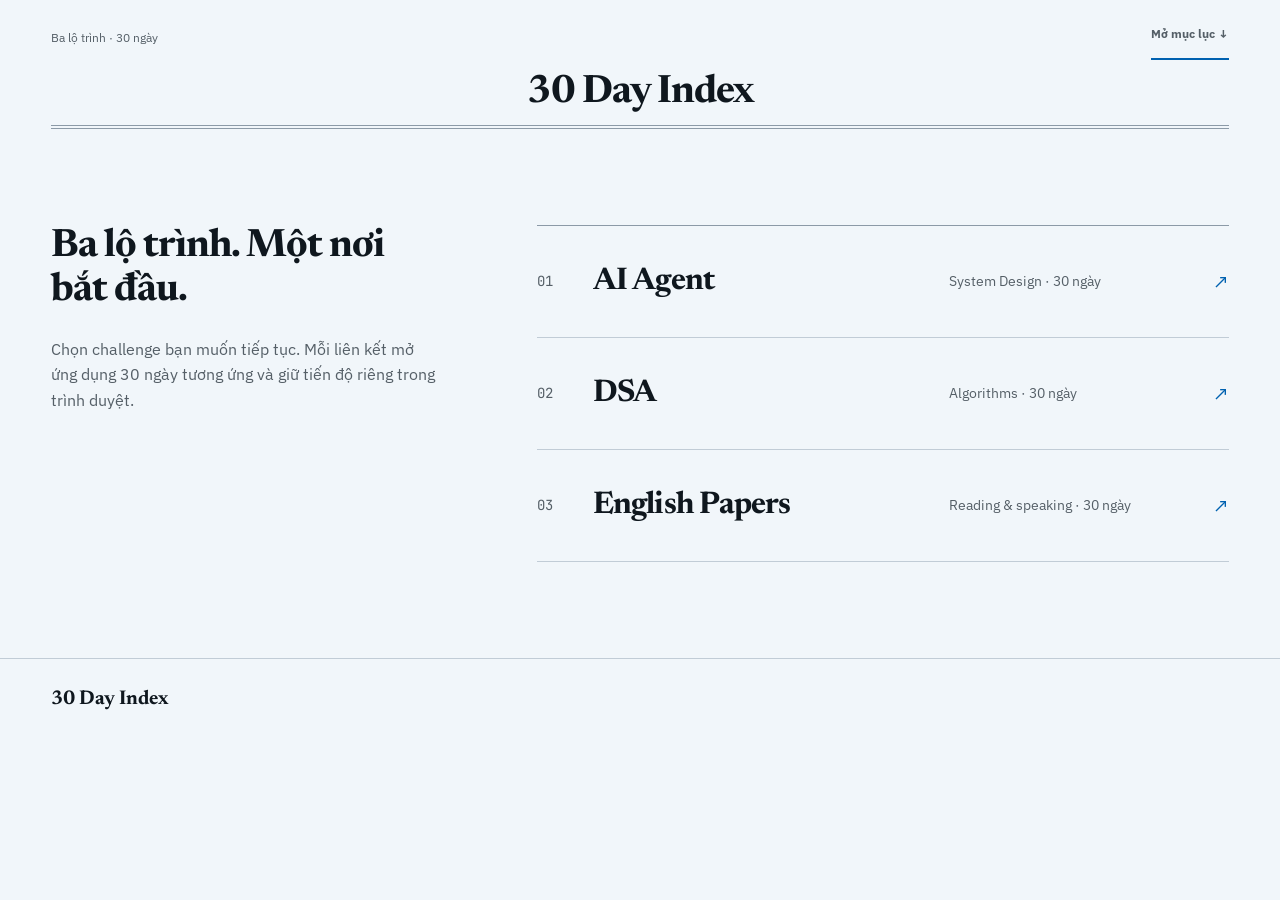
==== index.html @ fdcaf5e7 "update" ====
<!doctype html>
<html lang="vi">
<head>
  <meta charset="utf-8">
  <meta name="viewport" content="width=device-width, initial-scale=1, viewport-fit=cover">
  <meta name="description" content="Trang chọn ba lộ trình học 30 ngày.">
  <title>30 Day Challenge Index</title>
  <link rel="preconnect" href="https://fonts.googleapis.com">
  <link rel="preconnect" href="https://fonts.gstatic.com" crossorigin>
  <link href="https://fonts.googleapis.com/css2?family=IBM+Plex+Sans:wght@400;700&amp;family=JetBrains+Mono:wght@500&amp;family=Newsreader:opsz,wght@6..72,700&amp;display=swap" rel="stylesheet">
  <link rel="stylesheet" href="./tokens.css">
  <style>
    /* Hallmark · genre: editorial · macrostructure: Index-First · theme: Almanac · enrichment: none · nav: N6 · footer: Ft1 · contrast: pass (40–41) · slop: pass (42–45) · honest: pass (46) · chrome: pass (47) · tokens: pass (48) · mobile: pass (34, 49, 50–57) */
    /* Hallmark · pre-emit critique: P5 H5 E5 S5 R5 V5 */
    *, *::before, *::after { box-sizing: border-box; }
    html, body { overflow-x: clip; }
    html { color-scheme: light; }
    body {
      min-height: 100dvh;
      margin: 0;
      background: var(--color-paper);
      color: var(--color-ink);
      font-family: var(--font-body);
      font-size: var(--text-base);
      line-height: 1.6;
    }
    a { color: inherit; }
    .skip-link {
      position: fixed;
      inset-block-start: var(--space-sm);
      inset-inline-start: var(--space-sm);
      z-index: var(--z-skip);
      padding: var(--space-sm) var(--space-md);
      background: var(--color-ink);
      color: var(--color-paper);
      opacity: 0;
      transform: translateY(-150%);
      transition: opacity var(--dur-micro) var(--ease-out), transform var(--dur-micro) var(--ease-out);
    }
    .skip-link:focus { opacity: 1; transform: none; }
    .shell {
      width: min(100%, var(--layout-max));
      margin-inline: auto;
      padding-inline: var(--page-gutter);
    }
    .nav-mast {
      display: grid;
      gap: var(--space-sm);
      padding-block-start: var(--space-md);
      text-align: center;
    }
    .mast-line {
      display: flex;
      min-width: 0;
      align-items: center;
      justify-content: space-between;
      gap: var(--space-sm);
      color: var(--color-neutral);
      font-size: var(--text-xs);
    }
    .mast-line span { white-space: nowrap; }
    .mast-name {
      font-family: var(--font-display);
      font-size: var(--text-2xl);
      font-weight: 700;
      letter-spacing: var(--tracking-tight);
      line-height: 1.05;
      text-decoration: none;
      white-space: nowrap;
    }
    .mast-action {
      min-height: var(--target-size);
      padding: var(--space-sm) 0;
      border-block-end: var(--rule-medium) solid var(--color-accent);
      font-weight: 700;
      line-height: 1;
      text-decoration: none;
      white-space: nowrap;
    }
    .mast-rule {
      height: var(--rule-double-height);
      margin: 0;
      border: 0;
      border-block: var(--rule-thin) solid var(--color-rule-strong);
    }
    .mast-name:focus-visible,
    .mast-action:focus-visible,
    .challenge-link:focus-visible {
      outline: var(--rule-focus) solid var(--color-focus);
      outline-offset: var(--space-2xs);
    }
    .mast-name:active,
    .mast-action:active { transform: translateY(var(--rule-thin)); }
    .mast-name[aria-disabled="true"],
    .mast-action[aria-disabled="true"],
    .challenge-link[aria-disabled="true"] {
      color: var(--color-neutral);
      cursor: not-allowed;
      pointer-events: none;
    }
    main {
      display: grid;
      gap: var(--space-2xl);
      padding-block: var(--space-2xl) var(--space-3xl);
    }
    .introduction { min-width: 0; }
    h1 {
      max-width: var(--measure-heading);
      margin: 0;
      font-family: var(--font-display);
      font-size: var(--text-xl);
      font-style: normal;
      font-weight: 700;
      letter-spacing: var(--tracking-tight);
      line-height: 1.12;
      overflow-wrap: anywhere;
    }
    .introduction p {
      max-width: var(--measure-copy);
      margin: var(--space-lg) 0 0;
      color: var(--color-neutral);
    }
    .index-list {
      margin: 0;
      padding: 0;
      border-block-start: var(--rule-thin) solid var(--color-rule-strong);
      list-style: none;
    }
    .challenge-link {
      display: grid;
      min-width: 0;
      min-height: var(--row-height);
      grid-template-columns: var(--index-width) minmax(0, 1fr) auto;
      align-items: center;
      gap: var(--space-md);
      border-block-end: var(--rule-thin) solid var(--color-rule);
      text-decoration: none;
      transition: color var(--dur-short) var(--ease-out), transform var(--dur-micro) var(--ease-out);
    }
    .challenge-number {
      color: var(--color-neutral);
      font-family: var(--font-mono);
      font-size: var(--text-sm);
      font-variant-numeric: tabular-nums;
    }
    .challenge-title {
      min-width: 0;
      overflow: hidden;
      font-family: var(--font-display);
      font-size: var(--text-lg);
      font-weight: 700;
      letter-spacing: var(--tracking-tight);
      line-height: 1.15;
      text-overflow: ellipsis;
      white-space: nowrap;
    }
    .challenge-meta {
      display: none;
      color: var(--color-neutral);
      font-size: var(--text-sm);
      white-space: nowrap;
    }
    .challenge-arrow {
      color: var(--color-accent);
      font-size: var(--text-md);
      line-height: 1;
    }
    .challenge-link:visited { color: var(--color-ink); }
    .challenge-link:active { transform: translateX(var(--space-2xs)); }
    .foot-mast {
      display: grid;
      min-height: var(--footer-height);
      align-content: center;
      gap: var(--space-xs);
      border-block-start: var(--rule-thin) solid var(--color-rule);
      color: var(--color-neutral);
    }
    .foot-mast p { margin: 0; }
    .foot-wordmark {
      color: var(--color-ink);
      font-family: var(--font-display);
      font-size: var(--text-md);
      font-weight: 700;
      line-height: 1;
    }
    .foot-note { font-size: var(--text-sm); }
    @media (hover: hover) and (pointer: fine) {
      .mast-name:hover,
      .mast-action:hover { color: var(--color-accent); }
      .challenge-link:hover { color: var(--color-accent); transform: translateX(var(--space-xs)); }
    }
    @media (min-width: 40rem) {
      main {
        grid-template-columns: minmax(14rem, 0.72fr) minmax(0, 1.28fr);
        gap: var(--space-3xl);
        padding-block-start: var(--space-3xl);
      }
      .challenge-link {
        grid-template-columns: var(--index-width) minmax(0, 1fr) minmax(9rem, 0.72fr) auto;
        gap: var(--space-lg);
      }
      .challenge-meta { display: block; }
      .foot-mast {
        grid-template-columns: minmax(0, 1fr) auto;
        align-items: center;
      }
    }
    @media (min-width: 60rem) {
      main { align-items: start; }
      .introduction { position: sticky; inset-block-start: var(--space-xl); }
      h1 { font-size: var(--text-2xl); }
      .challenge-title { font-size: var(--text-xl); }
    }
    @media (pointer: coarse) {
      .mast-name, .mast-action, .challenge-link { min-height: var(--target-size); }
    }
    @media (prefers-reduced-motion: reduce) {
      *, *::before, *::after {
        animation-duration: var(--dur-reduced) !important;
        animation-iteration-count: 1 !important;
        scroll-behavior: auto !important;
        transition-duration: var(--dur-reduced) !important;
      }
    }
  </style>
</head>
<body>
  <a class="skip-link" href="#challenges">Đi tới danh sách challenge</a>
  <header class="shell nav-mast">
    <div class="mast-line">
      <span>Ba lộ trình · 30 ngày</span>
      <a class="mast-action" href="#challenges">Mở mục lục ↓</a>
    </div>
    <a class="mast-name" href="./" aria-label="Trang chủ 30 Day Challenge">30 Day Index</a>
    <hr class="mast-rule" aria-hidden="true">
  </header>

  <main class="shell">
    <section class="introduction" aria-labelledby="page-title">
      <h1 id="page-title">Ba lộ trình. Một nơi bắt đầu.</h1>
      <p>Chọn challenge bạn muốn tiếp tục. Mỗi liên kết mở ứng dụng 30 ngày tương ứng và giữ tiến độ riêng trong trình duyệt.</p>
    </section>

    <nav id="challenges" aria-label="Ba challenge 30 ngày">
      <ol class="index-list">
        <li>
          <a class="challenge-link" href="./challenge-ai-agent-system-design/index.html" aria-label="Mở challenge AI Agent System Design Foundations">
            <span class="challenge-number">01</span>
            <span class="challenge-title">AI Agent</span>
            <span class="challenge-meta">System Design · 30 ngày</span>
            <span class="challenge-arrow" aria-hidden="true">↗</span>
          </a>
        </li>
        <li>
          <a class="challenge-link" href="./challenge-data-structures-algorithms/index.html" aria-label="Mở challenge Data Structures and Algorithms">
            <span class="challenge-number">02</span>
            <span class="challenge-title">DSA</span>
            <span class="challenge-meta">Algorithms · 30 ngày</span>
            <span class="challenge-arrow" aria-hidden="true">↗</span>
          </a>
        </li>
        <li>
          <a class="challenge-link" href="./challenge-english-technical-papers/index.html" aria-label="Mở challenge English for Technical Papers">
            <span class="challenge-number">03</span>
            <span class="challenge-title">English Papers</span>
            <span class="challenge-meta">Reading &amp; speaking · 30 ngày</span>
            <span class="challenge-arrow" aria-hidden="true">↗</span>
          </a>
        </li>
      </ol>
    </nav>
  </main>

  <footer class="shell foot-mast">
    <p class="foot-wordmark">30 Day Index</p>
  </footer>
</body>
</html>
---- tokens.css ----
/* Hallmark · genre: editorial · macrostructure: Index-First · theme: Almanac · anchor hue: 245 · contrast: pass (40–41) · nav: N6 · footer: Ft1 · slop: pass (42–45) · honest: pass (46) · chrome: pass (47) · tokens: pass (48) · mobile: pass (34, 49, 50–57) */
/* Hallmark · pre-emit critique: P5 H5 E5 S5 R5 V5 */
:root {
  --color-paper: oklch(97% 0.008 245);
  --color-ink: oklch(20% 0.018 245);
  --color-neutral: oklch(48% 0.018 245);
  --color-rule: oklch(84% 0.018 245);
  --color-rule-strong: oklch(68% 0.025 245);
  --color-accent: oklch(48% 0.16 245);
  --color-focus: oklch(54% 0.18 245);

  --font-display: "Newsreader", ui-serif, serif;
  --font-body: "IBM Plex Sans", ui-sans-serif, sans-serif;
  --font-mono: "JetBrains Mono", ui-monospace, monospace;

  --space-2xs: 0.25rem;
  --space-xs: 0.5rem;
  --space-sm: 0.75rem;
  --space-md: 1rem;
  --space-lg: 1.5rem;
  --space-xl: 2.5rem;
  --space-2xl: 4rem;
  --space-3xl: 6rem;

  --text-xs: 0.75rem;
  --text-sm: 0.875rem;
  --text-base: 1rem;
  --text-md: 1.25rem;
  --text-lg: 1.5625rem;
  --text-xl: 1.9531rem;
  --text-2xl: 2.4414rem;

  --ease-out: cubic-bezier(0.16, 1, 0.3, 1);
  --dur-micro: 120ms;
  --dur-short: 180ms;
  --dur-reduced: 1ms;

  --rule-thin: 1px;
  --rule-medium: 2px;
  --rule-focus: 3px;

  --layout-max: 84rem;
  --page-gutter: clamp(1rem, 4vw, 4rem);
  --measure-heading: 18ch;
  --measure-copy: 52ch;
  --tracking-tight: -0.025em;
  --footer-height: 5rem;
  --row-height: 7rem;
  --index-width: 2rem;
  --target-size: 2.75rem;
  --rule-double-height: 0.25rem;
  --z-skip: 10;
}
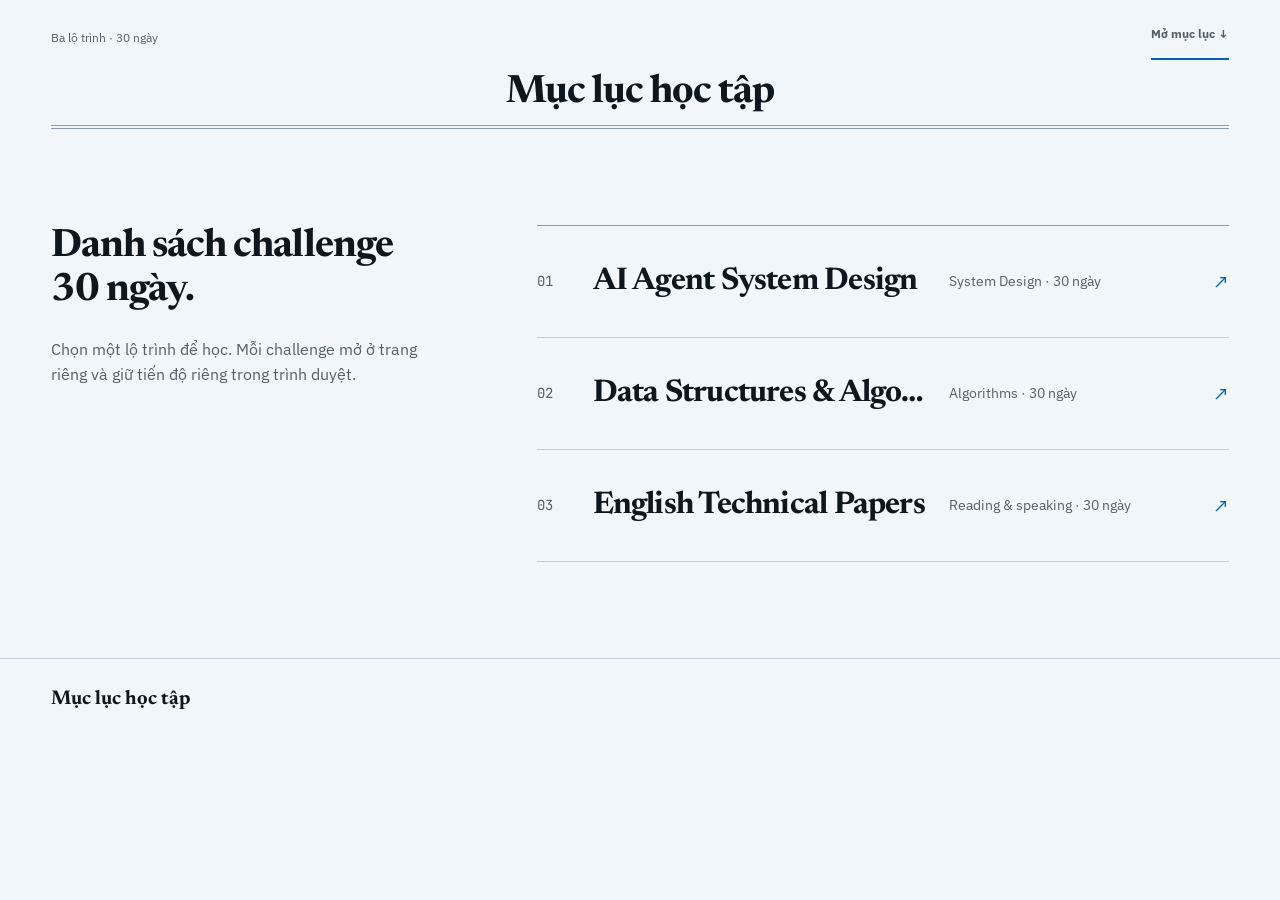
==== commit bd3ca6a2: "update" ====
--- a/index.html
+++ b/index.html
@@ -4,7 +4,7 @@
   <meta charset="utf-8">
   <meta name="viewport" content="width=device-width, initial-scale=1, viewport-fit=cover">
   <meta name="description" content="Trang chọn ba lộ trình học 30 ngày.">
-  <title>30 Day Challenge Index</title>
+  <title>Mục lục học tập · 30 Day Challenge</title>
   <link rel="preconnect" href="https://fonts.googleapis.com">
   <link rel="preconnect" href="https://fonts.gstatic.com" crossorigin>
   <link href="https://fonts.googleapis.com/css2?family=IBM+Plex+Sans:wght@400;700&amp;family=JetBrains+Mono:wght@500&amp;family=Newsreader:opsz,wght@6..72,700&amp;display=swap" rel="stylesheet">
@@ -231,14 +231,14 @@
       <span>Ba lộ trình · 30 ngày</span>
       <a class="mast-action" href="#challenges">Mở mục lục ↓</a>
     </div>
-    <a class="mast-name" href="./" aria-label="Trang chủ 30 Day Challenge">30 Day Index</a>
+    <a class="mast-name" href="./" aria-label="Mục lục học tập 30 Day Challenge">Mục lục học tập</a>
     <hr class="mast-rule" aria-hidden="true">
   </header>
 
   <main class="shell">
     <section class="introduction" aria-labelledby="page-title">
-      <h1 id="page-title">Ba lộ trình. Một nơi bắt đầu.</h1>
-      <p>Chọn challenge bạn muốn tiếp tục. Mỗi liên kết mở ứng dụng 30 ngày tương ứng và giữ tiến độ riêng trong trình duyệt.</p>
+      <h1 id="page-title">Danh sách challenge 30 ngày.</h1>
+      <p>Chọn một lộ trình để học. Mỗi challenge mở ở trang riêng và giữ tiến độ riêng trong trình duyệt.</p>
     </section>
 
     <nav id="challenges" aria-label="Ba challenge 30 ngày">
@@ -246,7 +246,7 @@
         <li>
           <a class="challenge-link" href="./challenge-ai-agent-system-design/index.html" aria-label="Mở challenge AI Agent System Design Foundations">
             <span class="challenge-number">01</span>
-            <span class="challenge-title">AI Agent</span>
+            <span class="challenge-title">AI Agent System Design</span>
             <span class="challenge-meta">System Design · 30 ngày</span>
             <span class="challenge-arrow" aria-hidden="true">↗</span>
           </a>
@@ -254,7 +254,7 @@
         <li>
           <a class="challenge-link" href="./challenge-data-structures-algorithms/index.html" aria-label="Mở challenge Data Structures and Algorithms">
             <span class="challenge-number">02</span>
-            <span class="challenge-title">DSA</span>
+            <span class="challenge-title">Data Structures &amp; Algorithms</span>
             <span class="challenge-meta">Algorithms · 30 ngày</span>
             <span class="challenge-arrow" aria-hidden="true">↗</span>
           </a>
@@ -262,7 +262,7 @@
         <li>
           <a class="challenge-link" href="./challenge-english-technical-papers/index.html" aria-label="Mở challenge English for Technical Papers">
             <span class="challenge-number">03</span>
-            <span class="challenge-title">English Papers</span>
+            <span class="challenge-title">English Technical Papers</span>
             <span class="challenge-meta">Reading &amp; speaking · 30 ngày</span>
             <span class="challenge-arrow" aria-hidden="true">↗</span>
           </a>
@@ -272,7 +272,7 @@
   </main>
 
   <footer class="shell foot-mast">
-    <p class="foot-wordmark">30 Day Index</p>
+    <p class="foot-wordmark">Mục lục học tập</p>
   </footer>
 </body>
 </html>
